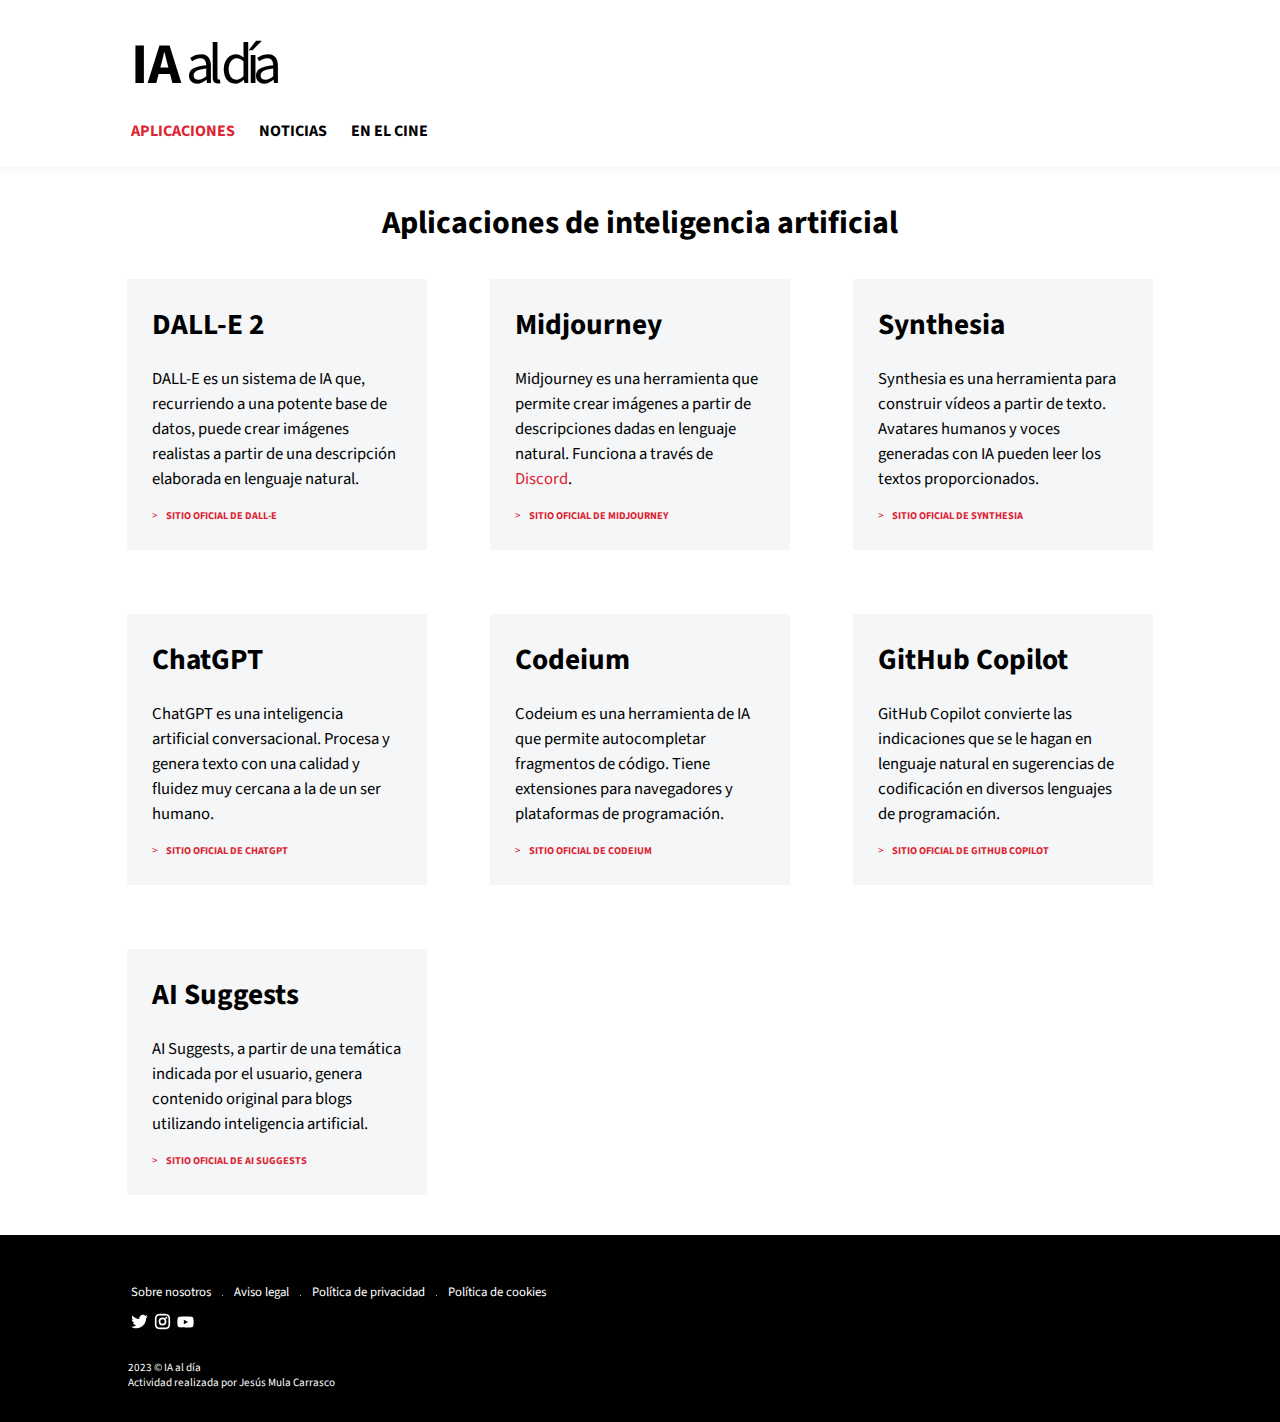
==== aplicaciones.html @ fe33d058 "Práctica finalizada" ====
<!DOCTYPE html>
<html lang="es">
<head>
    <meta charset="UTF-8">
    <meta name="viewport" content="width=device-width, initial-scale=1.0">
    <title>Aplicaciones inteligencia artificial</title>
    <link rel="stylesheet" href="style.css">
</head>
<body>
    <header>
        <h1><a href="index.html"><strong>IA</strong> al día</a></h1>
        <nav>
            <ul>
                <li><a id="activo" href="aplicaciones.html">aplicaciones</a></li>
                <li><a href="">noticias</a></li>
                <li><a href="en-el-cine.html">en el cine</a></li>
            </ul>
        </nav>
    </header>
    <h2 id="titulo">Aplicaciones de inteligencia artificial</h2>
    <main id="app">
        <article>
            <h3>DALL-E 2</h3>
            <p>DALL-E es un sistema de IA que, recurriendo a una potente base de datos, puede crear imágenes realistas a partir de una descripción elaborada en lenguaje natural.</p>
            <a class="rojo-sin-sub flecha" href="https://openai.com/product/dall-e-2">Sitio oficial de DALL-E</a>
        </article>
        <article>
            <h3>Midjourney</h3>
            <p>Midjourney es una herramienta que permite crear imágenes a partir de descripciones dadas en lenguaje natural. Funciona a través de <a href="https://discord.com">Discord</a>.</p>
            <a class="rojo-sin-sub flecha" href="https://www.midjourney.com/home/">Sitio oficial de Midjourney</a>
        </article>
        <article>
            <h3>Synthesia</h3>
            <p>Synthesia es una herramienta para construir vídeos a partir de texto. Avatares humanos y voces generadas con IA pueden leer los textos proporcionados.</p>
            <a class="rojo-sin-sub flecha" href="https://www.synthesia.io/">Sitio oficial de Synthesia</a>
        </article>
        <article>
            <h3>ChatGPT</h3>
            <p>ChatGPT es una inteligencia artificial conversacional. Procesa y genera texto con una calidad y fluidez muy cercana a la de un ser humano.</p>
            <a class="rojo-sin-sub flecha" href="https://chat.openai.com/">Sitio oficial de ChatGPT</a>
        </article>
        <article>
            <h3>Codeium</h3>
            <p>Codeium es una herramienta de IA que permite autocompletar fragmentos de código. Tiene extensiones para navegadores y plataformas de programación.</p>
            <a class="rojo-sin-sub flecha" href="https://codeium.com/">Sitio oficial de Codeium</a>
        </article>
        <article>
            <h3>GitHub Copilot</h3>
            <p>GitHub Copilot convierte las indicaciones que se le hagan en lenguaje natural en sugerencias de codificación en diversos lenguajes de programación.</p>
            <a class="rojo-sin-sub flecha" href="https://github.com/features/copilot">Sitio oficial de GitHub Copilot</a>
        </article>
        <article>
            <h3>AI Suggests</h3>
            <p>AI Suggests, a partir de una temática indicada por el usuario, genera contenido original para blogs utilizando inteligencia artificial.</p>
            <a class="rojo-sin-sub flecha" href="https://ai-suggests.com/">Sitio oficial de AI Suggests</a>
        </article>
    </main>
    <footer>
        <div>
            <ul>
                <li><a href="">Sobre nosotros</a></li>
                <li><a href="">Aviso legal</a></li>
                <li><a href="">Política de privacidad</a></li>
                <li><a href="">Política de cookies</a></li>
            </ul>
            <div id="rrss">
                <a href=""><img src="img/twitter.svg" alt="twitter"></a>
                <a href=""><img src="img/instagram.svg" alt="instagram"></a>
                <a href=""><img src="img/youtube.svg" alt="youtube"></a>
            </div>
            <div>
                <p>2023 © IA al día</p>
                <p>Actividad realizada por Jesús Mula Carrasco</p>
            </div>
        </div>
    </footer>
</body>
</html>
---- style.css ----
@import url('https://fonts.googleapis.com/css2?family=Source+Sans+3:ital,wght@0,400;0,700;1,400;1,700&display=swap');

*{
    padding: 0;
    margin: 0;
    border: 0;
    font-size: 100%;
    font: inherit;
    list-style: none;
    vertical-align: baseline;
    text-decoration: none;
    font-family: 'Source Sans 3', sans-serif;
}

strong {
    font-weight: bold;
}

header{
    margin: auto;
    text-align: center;
    background-color: #ffffff;
    position: sticky;
    top: 0;
}
header > h1{
    font-size: 3rem;
    padding: 1.5rem;
}
h1 > a{
    letter-spacing: -7px;
}
h1 > a:hover, header > nav > ul > li > a:hover{
    color: rgba(0, 0, 0, 0.5);
}

h1 > a > strong {
    letter-spacing: 0px;
}
h1> a, nav > ul > li > a{
    color: rgb(0, 0, 0);
}


nav::after {
    content: "";
    position: absolute;
    left: 0;
    bottom: 1;
    width: 100%;
    height: 8px; /* Grosor de la sombra */
    background: linear-gradient(to bottom, rgba(0,0,0,.03), rgba(0, 0, 0, 0.01), transparent); /* Gradiente para la sombra */
    z-index: -1; /* Sitúa el pseudo-elemento detrás del contenido del header */
  }

header > nav > ul > li > a{
    text-transform: uppercase;
    font-weight: bold;
    font-size: .8rem;
}

header > nav > ul {
    line-height: 1.5rem;
    padding-bottom: 2rem;
}

main > div{
    background-image: url(img/bg-hero-home-m.jpg);
    background-size: cover;
    background-repeat: no-repeat;
    height: 200px;
    color: white;
    display: flex;
    justify-content: center;
    align-items: center;
    text-align: center;
    font-size: 1.7rem;
    max-height: 385px;
}

#titulo {
    font-size: 2rem;
    font-weight: bold;
    line-height: 2rem;
    text-align: center;
    margin: auto;
    max-width: 370px;
}
div > h2 {
    max-width: 300px;
}


article > h3{
    text-align: center;
    font-size: 2rem;
    font-weight: bold;
    padding-top: 2rem;
    margin-bottom: 1rem;
}

#aldia {
    margin-bottom: -1rem;
}

main > article:first-child > h3 {
    margin-bottom: 3rem;
}
article {
    margin: auto;
    max-width: 334px;
}

article > p {
    padding-bottom: 1rem;
}

article > div > section {
    margin: auto;
    width: 82%;
}

article > div > section > p {
    font-size: 0.95rem;
}

article > div > section > a {
    font-size: 0.7rem;
}

img {
    width: 100%;
}




.rojo-sin-sub {
    color: rgb(222, 35, 51);
    font-weight: bold;
    font-size: 1.4rem;
}

section > h4 {
    padding: .8rem 0 .8rem 0;
}

section > figure > figcaption {
    padding-top: .8rem;
    font-size: .8rem;
}

.flecha {
    font-size: .65rem;
    text-transform: uppercase;
}

.flecha::before{
    font-size: 0.7rem;
    content: "> ";
    margin-right: 6px;
    font-weight: initial;
}

article > div > section > p {
    padding-bottom: .8rem;
}

article > div > section {
    padding-top: 2.3rem;
}

footer{
    margin-top: 2.5rem;
    background-color: #000000;
    color: #ffffff;
    text-align: center;
}
footer > div > ul > li > a {
    color: rgb(255, 255, 255);
}

footer > div > ul> li > a{
    display: block;
    font-size: .8rem;
}
footer > div > ul{
    padding: 3rem 0 .6rem 0;
}

footer > div > div:last-child{
    padding: 1.3rem 0 2rem 0;
    font-size: .7rem;
}

footer > div > ul > li > a:hover, #activo, .activo{
    color: rgb(222, 35, 51);
}
#rrss > a:hover {
    opacity: .7;
}
#rrss{
    display: flex;
    justify-content: center;
    align-items: center;
}
#rrss > a > img{
    width: 23px;
}

p > a {
    color: rgb(222, 35, 51);
}
p > a:hover{
    color: rgb(0, 0, 0);
    text-decoration: underline;
}
#app{
    display: grid;
    margin: auto;
    grid-template-columns: 1fr;
}

#app > article {
    background-color: #F4F6F7;
    max-width: 280px;
    padding: 25px;
    margin-bottom: 30px;
}

#app > article:last-child{
    margin-bottom: 0;
}

#app > article > h3 {
    font-size: 1.83rem;
    padding: 0;
    padding-bottom: 1.3rem;
    margin: 0;
    text-align: start;
}
#app > article > p{
    font-size: 1.04rem;
    line-height: 25px;
    padding-bottom: .7rem;
}

#peliculas {
    height: 1275px;
}

#peliculas > h2 {
    font-size: 1.8rem;
    width: 300px;
}

#peliculas > div{
    display: grid;
    background-image: none;

}

#peliculas > div > figure > iframe{
    width: 310px;
    height: 175px;
}

#peliculas > div > figure > figcaption{
    font-size: .86rem;
    line-height: normal;
    color: #000;
    background-color: #F4F6F7;
    padding: 15px;
    margin: auto;
    margin-top: -15px;
    margin-bottom: 20px;
    text-align: start;
    width: 280px;
}
#peliculas > div > figure > figcaption > cite {
    font-weight: bold;
    font-style: italic;
}

#titulo {
    padding: 30px;
}
body {
    overflow-x: hidden;
}

#despacho {
    text-align: start;
}
#breadcrumbs {
    font-size: .78rem;
    background-image: none;
    color: #000000;
    height: auto;
    justify-content: start;
    margin: auto;
    padding: 40px 40px;
}
#breadcrumbs > a {
    color: #000000;
    margin: 5px;
    padding: 0;
}
#breadcrumbs > a:hover {
    color: rgb(222, 35, 51);
}

#breadcrumbs > span {
    margin: 5px;
}

#despacho > article > figure > figcaption {
    font-size: .73rem;
    margin: 0;
    padding: 8px 0 22px 0;
}
#despacho > article > figure > figcaption > span:last-child::before{
    content: "|";
    margin: 10px;
}

#despacho > article > h2 {
    width: 350px;
    text-align: start;
    margin: 0 ;
    padding: 1rem 0;
}

#despacho > article > p {
    font-size: .96rem;
    width: 344px;
    margin: 0 ;
    padding: 13px 0;
}

#despacho > article > p:nth-child(8){
    padding: 0;
}

#despacho > article > p:nth-child(11){
    padding-bottom: 0;
}
#despacho > article > p:nth-child(14){
    padding-bottom: 0;
}

#despacho > article > p:nth-child(19) {
    padding-bottom: 0;
}

#enlace {
    color: rgb(222, 35, 51);
    font-style: italic;
    font-weight: bold;
    font-size: .72rem;
}
#enlace:hover {
    color: #000;
}
#enlaceArticulo  {
    width: 65%;
    line-height: .95rem;
}

#despacho > article > h3 {
    text-align: start;
    font-size: 1.4rem;
    width: 350px;
    margin: 0;
    padding: 0;
    line-height: 1.8rem;
}

#despacho > article > h4 {
    font-weight: bold;
    font-size: 1.12rem;
    width: 340px;
    line-height: 1.4rem;
    margin: 0;
}

p > a > cite {
    font-weight: bold;
    font-style: italic;
}

#queesdespacho42 {
    background-color: #F4F6F7;
    display: flex;
    flex-direction: column;
    max-width: 300px;
    min-height: 600px;
    background-image: none;
    font-size: 1rem;
    color: #000000;
    line-height: normal;
    text-align: start;
    align-items: start;
    justify-content: start;
    margin: auto;
    padding: 22px;
    margin-top: 30px ;
}
#queesdespacho42 > div:last-child{
    display: flex;
    flex-direction: column;
    margin: 28px 0 0 -14px;
    padding: 0;
    gap: 20px;
}

#queesdespacho42 > div:last-child > h2 {
    font-size: 2rem;
    font-weight: bold;
    min-width: 350px;
}

#queesdespacho42 > div:last-child > p {
    font-size: .96rem;
    line-height: 1.45rem;
    width: 308px;
}

#queesdespacho42 > div:last-child > h3 {
    font-size: 1.4rem;
    font-weight: bold;
    margin-top: -10px;
}

#queesdespacho42 > div:last-child > div {
    display: flex;
    flex-direction: column;
    font-weight: initial;
    margin-top: -10px;
}

#logoDespacho42 {
    background-image: url(img/isologo-despacho42.jpg);
    background-size: contain;
    border-radius: 12.5px;
    padding: 40px;
    justify-content: start;
    align-items: start;
}

.rojo {
    color: rgb(222, 35, 51);
    text-transform: capitalize;
    font-size: .8rem;
    margin-left: 5px;
    margin-bottom: -2px;
}

.rojo::before {
    font-size: 0.75rem;
    content: "> ";
    margin-right: 0;
    font-weight: initial;
}

.rojo:hover, .privacidad:hover {
    color: #000;
    text-decoration: underline;
}

form {
    margin: auto ;
    margin-top: 30px;
    width: 350px;
    display: flex;
    flex-direction: column;
}

form > h2 {
    font-size: 2rem;
    font-weight: bold;
    margin-bottom: 18px;
}
form > p {
    font-size: .65rem;
}

form > label {
    margin-top: 20px;
    font-size: .95rem;
}

textarea{
    height: 130px;
    background-color: #F4F6F7;
    width: 350px;
}

form > input {
    background-color: #F4F6F7;
    width: 350px;
    height: 43px;
}
form > div {
    margin: 23px 0;
    font-size: .965rem;
}

form > div > label > a {
    color: #DE2333;
}

#enviar {
    width: 183px;
    height: 29px;
    text-align: start;
    padding-left: 6px;
    text-transform: uppercase;
    background-color: #DE2333;
    color: #ffffff;
    font-size: 1.05rem;
}

aside {
    margin: auto;
    margin-top: 50px;
    width: 350px;
}

aside > h2 {
    font-size: 2rem;
    font-weight: bold;
    margin-bottom: 2rem;
}

aside > figure {
    width: 285px;
    text-transform: uppercase;
    font-weight: bold;
    font-size: .8rem;
    display: flex;
    flex-flow: row wrap;
    margin-bottom: 15px;
    padding-bottom: 15px;
    border-bottom: 1px black dotted;
}

aside > figure > img{
    width: 70px;
    border-radius: 100px;
}

aside > figure > p {
    margin-left: 10px;
    width: 200px;
}

aside > figure > figcaption {
    font-weight: initial;
    min-width: 60px;
    margin: -33px 0 0 80px ;
}

@media (min-width:768px) and (max-width:1044px) {
    header > h1{
        font-size: 3.6rem;
    }
    h1 > a {
        letter-spacing: -8px;
    }
    main > div {
        font-size: 3rem;
        height: 310px;
    }
    main > div > h2 {
        max-width: 600px;
    }
    article {
        max-width: 650px;
    }
    article > p {
        font-size: 1.3rem;
    }
    article > div {
        display: flex;
        gap: 20px;
    }
    div > section > figure > figcaption {
        font-size: 1rem;
    }
    article > div > section > p {
        font-size: 1rem;
    }
    section {
        padding: 1px;
    }

    #app {
        grid-template-columns: 1fr 1fr;
        max-width: 660px;
    }
    #app > article {
        margin-bottom: 30px;
        max-width: 250px;
    }
    #titulo{
        max-width: none;
    }

    #peliculas {
        height: 1610px;
    }
    #peliculas > h2{
        font-size: 1.5rem;
        width: 400px;
    }
    #peliculas > div > figure > iframe {
        width: 515px;
        height: 290px;
        margin: -4px;
    }
    #peliculas > div > figure > figcaption {
        width: 495px;
        padding: 10px;
        font-size: .77rem;
    }
    #peliculas > div > figure {
        margin-bottom: 30px;
    }

    #despacho {
        min-height: 3700px;
    }
    #breadcrumbs {
        padding: 30px;
    }

    #despacho > article > h2 , #despacho > article > p , #despacho > article > h3 , #despacho > article > h4 {
        width: 100%;
    }

    #queesdespacho42 {
        display: flex;
        flex-direction: row;
        min-width: 610px;
        min-height: 370px;
        gap: 30px;
    }

    #queesdespacho42 > div > p{
        min-width: 520px;
    }

    form {
        width: 650px;
    }
    form > textarea , form > input {
        min-width: 650px;
    }

    #enviar {
        min-width: 180px;
    }
    
    aside > h2 {
        font-size: 2rem;
        font-weight: bold;
        margin-bottom: 2rem;
    }
    
    aside > figure {
        width: 400px;
        text-transform: uppercase;
        font-weight: bold;
        font-size: .8rem;
        display: flex;
        flex-flow: row wrap;
        margin-bottom: 15px;
        padding-bottom: 15px;
        border-bottom: 1px black dotted;
    }
    
    aside > figure > img{
        width: 100px;
        border-radius: 100px;
    }
    
    aside > figure > p {
        margin-left: 10px;
        width: 280px;
    }
    
    aside > figure > figcaption {
        font-weight: initial;
        min-width: 60px;
        margin: -62px 0 0 110px ;
    }
}

@media (min-width:1045px){
    header {
        padding-left: 131px;
        text-align: left;
        max-width: 2024px;
        min-width: 900px;
    }
    article {
        min-width: 1024px;
    }
    header > h1 {
        font-size: 3.6rem;
        padding-left: 0;
        padding-bottom: .8rem;
    }
    h1 > a{
        letter-spacing: -7px;
    }
    header > nav > ul{
        display: flex;
        padding-bottom: 1.5rem;
    }
    header > nav > ul > li {
        padding-right: 1.5rem;
    }
    header > nav > ul > li > a {
        font-size: 1rem;
    }
    main > div {
        font-size: 4.8rem;
        line-height: 75px;
        height: 410px;
    }
    main > div > h2 {
        max-width: 800px;
    }
    article > p{
        font-size: 1.6rem;
        max-width: 800px;
        margin: auto;
    }
    article > p:last-child{
        padding-bottom: 0rem;
    } 

    main > article > div{
        display: flex;
        gap: 35px;
        max-width: 1000px;
        margin: auto;
    }
    footer > div{
        text-align: left;
        margin: auto;
        max-width: 1024px;
    }
    footer > div > ul{
        font-size: .6rem;
        display: flex;
        gap: 20px;
    }
    footer > div > ul > li{
        list-style: disc;
        font-size: 4px;
        padding-left: 3px;
    }

    footer > div > ul > li:first-child{
        list-style: none;
    }

    #rrss {
        justify-content: start;
    }

    #app > article {
        min-width: 0;
        margin-bottom: 4rem;
        max-width: 250px;
    }

    #app > article:last-child{
        margin-bottom: 0;
    }
    #app {
        grid-template-columns: 1fr 1fr 1fr;
        max-width: 1090px;
    }

    #titulo{
        max-width: none;
        padding: 40px;
    }

    #peliculas {
        height: 885px;
    }

    #peliculas > h2 {
        font-size: 2rem;
        width: 500px;
    }

    #peliculas > div {
        margin: auto;
        max-width: 1050px;
        grid-template-columns: 1fr 1fr;
    }
    #peliculas > div > figure > iframe {
        width: 505px;
        height: 285px;
    }
    #peliculas > div > figure {
        padding: 0;
        margin: 0;
        margin-bottom: 20px;
    }
    #peliculas > div > figure > figcaption{
        font-size: .8rem;
        width: 493px;
        height: 50px;
        padding: 13px 0 20px 12px;
        text-align: start;
        line-height: 20px;
    }
    #peliculas > div > figure:nth-child(3) > figcaption, #peliculas > div > figure:nth-child(4) > figcaption{
        padding-bottom: 0px;
    }

    #despacho {
        text-align: initial;
        display: flex;
        flex-flow: column wrap;
        max-height: 3500px;
        min-width: 1180px;
        max-width: 1400px;
    }
    #breadcrumbs {
        padding: 0;
        margin-left: 130px;
    }
    
    #despacho > article > figure > img{
        margin: 0 30px;
        max-width: 669.5px;
        width: 80%;
    }
    #despacho > article > figure > figcaption {
        font-size: .73rem;
        margin: 0 30px;
        padding: 8px 0 22px 0;
    }
    #despacho > article > figure > figcaption > span:last-child::before{
        content: "|";
        margin: 10px;
    }
    
    #despacho > article > h2 {
        width: 65%;
        text-align: start;
        margin: 0 30px;
        padding: 1rem 0;
    }
    
    #despacho > article > p {
        font-size: .96rem;
        width: 65.4%;
        margin: 0 30px;
        padding: 13px 0;
    }
    
    #despacho > article > p:nth-child(8){
        padding: 0;
    }
    
    #despacho > article > p:nth-child(11){
        padding-bottom: 0;
    }
    #despacho > article > p:nth-child(14){
        padding-bottom: 0;
    }
    
    #despacho > article > p:nth-child(19) {
        padding-bottom: 0;
    }
    
    #enlace {
        color: rgb(222, 35, 51);
        font-style: italic;
        font-weight: bold;
        font-size: .72rem;
    }



    #enlaceArticulo  {
        width: 65%;
        line-height: .95rem;
    }
    
    
    #despacho > article > h3 {
        text-align: start;
        font-size: 1.4rem;
        width: 65%;
        margin: 0 30px;
        padding: 0;
        line-height: 1.8rem;
    }
    
    #despacho > article > h4 {
        font-weight: bold;
        font-size: 1.12rem;
        width: 65%;
        line-height: 1.4rem;
        margin: 0 30px;
    }
    
    p > a > cite {
        font-weight: bold;
        font-style: italic;
    }
    
    #queesdespacho42 {
        background-color: #F4F6F7;
        display: flex;
        max-width: 50.5%;
        min-height: 413px;
        background-image: none;
        font-size: 1rem;
        color: #000000;
        line-height: normal;
        text-align: start;
        align-items: start;
        justify-content: start;
        margin: 30px 130px;
        padding: 0;
    }
    #queesdespacho42 > div:last-child{
        display: flex;
        flex-direction: column;
        width: 78%;
        margin: 28px 0 0 -14px;
        padding: 0;
        gap: 20px;
    }
    
    #queesdespacho42 > div:last-child > h2 {
        font-size: 2rem;
        font-weight: bold;
        min-width: 350px;
    }
    
    #queesdespacho42 > div:last-child > p {
        font-size: .96rem;
        line-height: 1.45rem;
    }
    
    #queesdespacho42 > div:last-child > h3 {
        font-size: 1.4rem;
        font-weight: bold;
        margin-top: -10px;
    }
    
    #queesdespacho42 > div:last-child > div {
        display: flex;
        flex-direction: column;
        font-weight: initial;
        margin-top: -10px;
    }
    
    #logoDespacho42 {
        background-image: url(img/isologo-despacho42.jpg);
        background-size: contain;
        width: 61px;
        height: 61px;
        border-radius: 12.5px;
        margin: 32px;
        padding: 0;
    }
    
    .rojo {
        color: rgb(222, 35, 51);
        text-transform: capitalize;
        font-size: .8rem;
        margin-left: 5px;
        margin-bottom: -2px;
    }
    
    .rojo::before {
        font-size: 0.75rem;
        content: "> ";
        margin-right: 0;
        font-weight: initial;
    }
    
    form {
        margin: 0 130px;
        width: 65%;
        display: flex;
        flex-direction: column;
    }
    
    form > h2 {
        font-size: 2rem;
        font-weight: bold;
        margin-bottom: 18px;
    }
    form > p {
        font-size: .65rem;
    }
    
    form > label {
        margin-top: 20px;
        font-size: .95rem;
    }
    
    textarea{
        height: 130px;
        background-color: #F4F6F7;
        width: 77.6%;
    }
    
    form > input {
        background-color: #F4F6F7;
        width: 77.6%;
        height: 43px;
    }
    form > div {
        margin: 23px 0;
        font-size: .965rem;
    }
    
    form > div > label > a {
        color: #DE2333;
    }
    
    #enviar {
        width: 183px;
        height: 29px;
        text-align: start;
        padding-left: 6px;
        text-transform: uppercase;
        background-color: #DE2333;
        color: #ffffff;
        font-size: 1.05rem;
    }
    
    aside {
        margin-top: 75px;
        margin-left: -345px;
    }
    
    aside > h2 {
        font-size: 2rem;
        font-weight: bold;
        margin-bottom: 2rem;
    }
    
    aside > figure {
        width: 285px;
        text-transform: uppercase;
        font-weight: bold;
        font-size: .8rem;
        display: flex;
        flex-flow: row wrap;
        margin-bottom: 15px;
        padding-bottom: 15px;
        border-bottom: 1px black dotted;
    }
    
    aside > figure > img{
        width: 70px;
        border-radius: 100px;
    }
    
    aside > figure > p {
        margin-left: 10px;
        width: 200px;
    }
    
    aside > figure > figcaption {
        font-weight: initial;
        min-width: 60px;
        margin: -33px 0 0 80px ;
    }
}
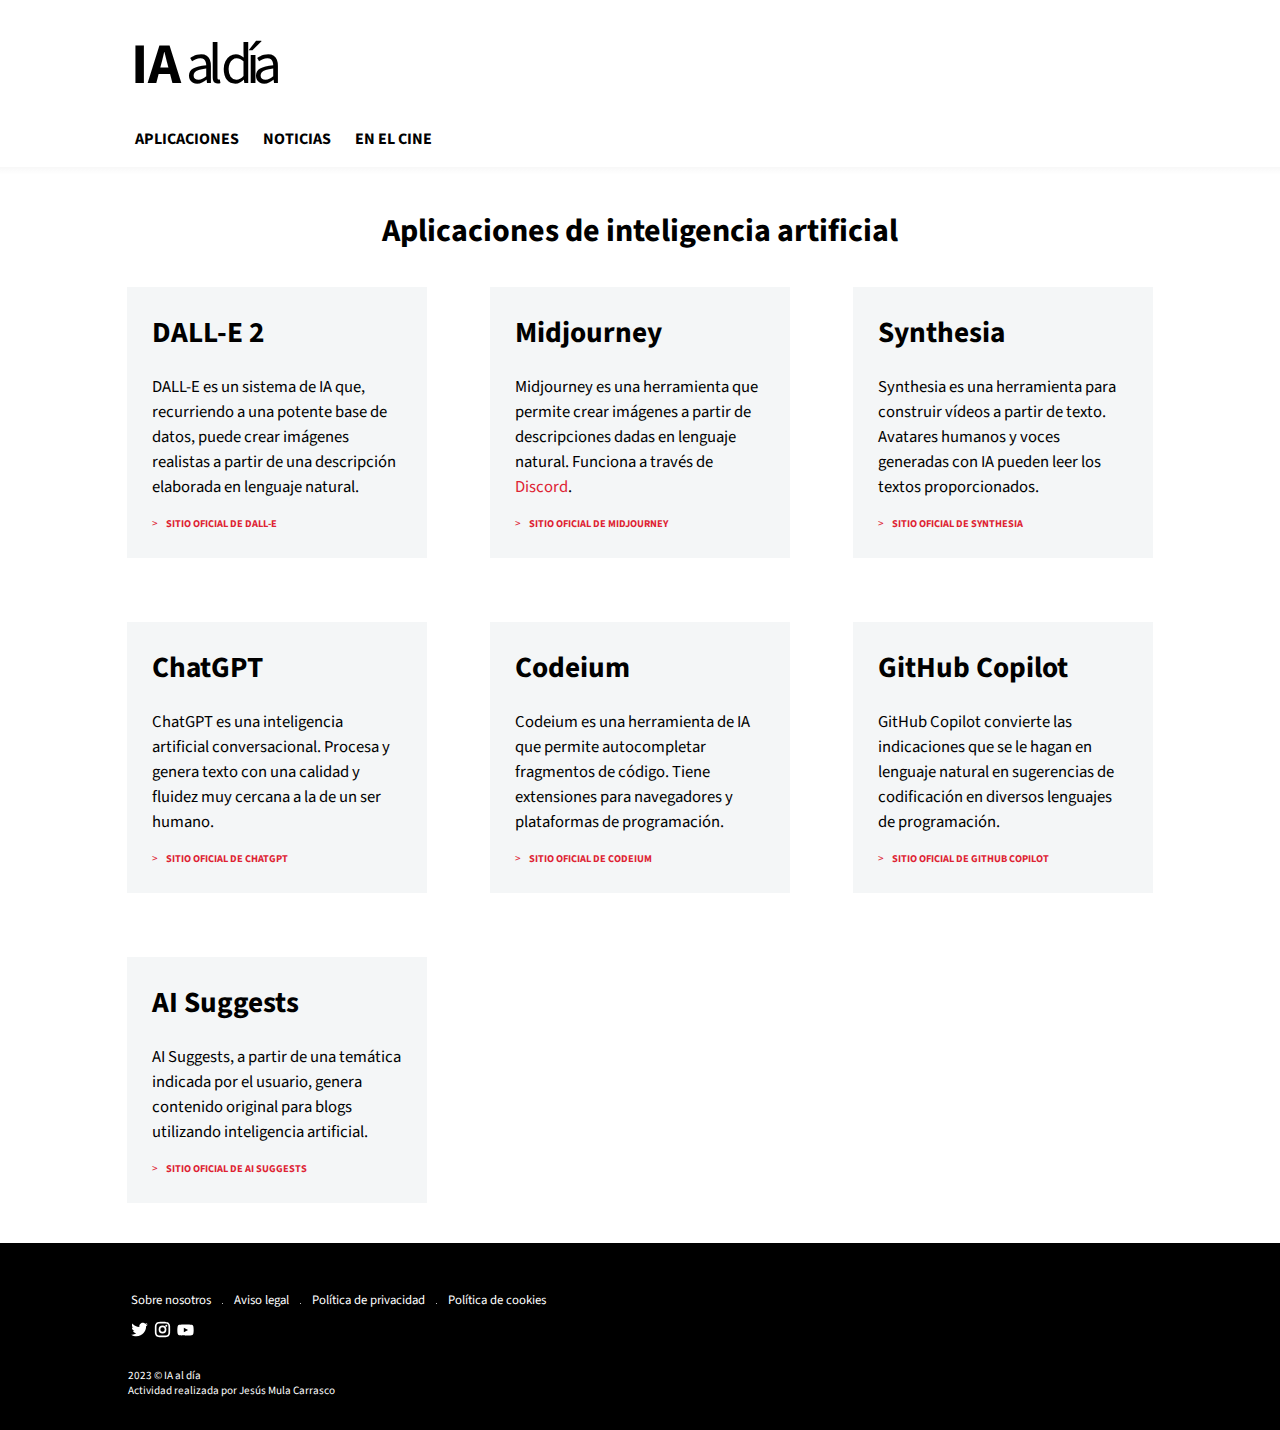
==== commit dbd816ce: "arreglo navegador sticky" ====
--- a/aplicaciones.html
+++ b/aplicaciones.html
@@ -4,19 +4,19 @@
     <meta charset="UTF-8">
     <meta name="viewport" content="width=device-width, initial-scale=1.0">
     <title>Aplicaciones inteligencia artificial</title>
-    <link rel="stylesheet" href="style.css">
+    <link rel="stylesheet" href="css/style.css">
 </head>
 <body>
     <header>
         <h1><a href="index.html"><strong>IA</strong> al día</a></h1>
-        <nav>
-            <ul>
-                <li><a id="activo" href="aplicaciones.html">aplicaciones</a></li>
-                <li><a href="">noticias</a></li>
-                <li><a href="en-el-cine.html">en el cine</a></li>
-            </ul>
-        </nav>
     </header>
+    <nav id="sticky">
+        <ul>
+            <li><a href="aplicaciones.html">aplicaciones</a></li>
+            <li><a href="">noticias</a></li>
+            <li><a href="en-el-cine.html">en el cine</a></li>
+        </ul>
+    </nav>
     <h2 id="titulo">Aplicaciones de inteligencia artificial</h2>
     <main id="app">
         <article>
--- a/css/style.css
+++ b/css/style.css
@@ -0,0 +1,1098 @@
+@import url('https://fonts.googleapis.com/css2?family=Source+Sans+3:ital,wght@0,400;0,700;1,400;1,700&display=swap');
+
+*{
+    padding: 0;
+    margin: 0;
+    border: 0;
+    font-size: 100%;
+    font: inherit;
+    list-style: none;
+    vertical-align: baseline;
+    text-decoration: none;
+    font-family: 'Source Sans 3', sans-serif;
+}
+
+strong {
+    font-weight: bold;
+}
+
+header, nav{
+    margin: auto;
+    text-align: center;
+    background-color: #ffffff;
+    top: 0;
+}
+header > h1{
+    font-size: 3rem;
+    padding-top: 1.5rem;
+}
+
+nav {
+    margin-top: -1rem;
+    padding-top: 1.5rem;
+    position: sticky;
+}
+
+h1 > a{
+    letter-spacing: -7px;
+}
+h1 > a:hover, nav > ul > li > a:hover{
+    color: rgba(0, 0, 0, 0.5);
+}
+
+h1 > a > strong {
+    letter-spacing: 0px;
+}
+h1> a, nav > ul > li > a{
+    color: rgb(0, 0, 0);
+}
+
+
+nav::after {
+    content: "";
+    position: absolute;
+    left: 0;
+    bottom: 0;
+    width: 100%;
+    height: 8px;
+    background: linear-gradient(to bottom, rgba(0,0,0,.03), rgba(0, 0, 0, 0.01), transparent); /* Gradiente para la sombra */
+    z-index: -1;
+  }
+
+nav > ul > li > a{
+    text-transform: uppercase;
+    font-weight: bold;
+    font-size: .8rem;
+}
+
+nav > ul {
+    line-height: 1.5rem;
+    padding-bottom: 2rem;
+}
+
+main > div{
+    background-image: url(../img/bg-hero-home-m.jpg);
+    background-size: cover;
+    background-repeat: no-repeat;
+    height: 200px;
+    color: white;
+    display: flex;
+    justify-content: center;
+    align-items: center;
+    text-align: center;
+    font-size: 1.7rem;
+    max-height: 385px;
+}
+
+#titulo {
+    font-size: 2rem;
+    font-weight: bold;
+    line-height: 2rem;
+    text-align: center;
+    margin: auto;
+    max-width: 370px;
+}
+div > h2 {
+    max-width: 300px;
+}
+
+
+article > h3{
+    text-align: center;
+    font-size: 2rem;
+    font-weight: bold;
+    padding-top: 2rem;
+    margin-bottom: 1rem;
+}
+
+#aldia {
+    margin-bottom: -1rem;
+}
+
+main > article:first-child > h3 {
+    margin-bottom: 3rem;
+}
+article {
+    margin: auto;
+    max-width: 334px;
+}
+
+article > p {
+    padding-bottom: 1rem;
+}
+
+article > div > section {
+    margin: auto;
+    width: 82%;
+}
+
+article > div > section > p {
+    font-size: 0.95rem;
+}
+
+article > div > section > a {
+    font-size: 0.7rem;
+}
+
+img {
+    width: 100%;
+}
+
+
+
+
+.rojo-sin-sub {
+    color: rgb(222, 35, 51);
+    font-weight: bold;
+    font-size: 1.4rem;
+}
+
+section > h4 {
+    padding: .8rem 0 .8rem 0;
+}
+
+section > figure > figcaption {
+    padding-top: .8rem;
+    font-size: .8rem;
+}
+
+.flecha {
+    font-size: .65rem;
+    text-transform: uppercase;
+}
+
+.flecha::before{
+    font-size: 0.7rem;
+    content: "> ";
+    margin-right: 6px;
+    font-weight: initial;
+}
+
+article > div > section > p {
+    padding-bottom: .8rem;
+}
+
+article > div > section {
+    padding-top: 2.3rem;
+}
+
+footer{
+    margin-top: 2.5rem;
+    background-color: #000000;
+    color: #ffffff;
+    text-align: center;
+}
+footer > div > ul > li > a {
+    color: rgb(255, 255, 255);
+}
+
+footer > div > ul> li > a{
+    display: block;
+    font-size: .8rem;
+}
+footer > div > ul{
+    padding: 3rem 0 .6rem 0;
+}
+
+footer > div > div:last-child{
+    padding: 1.3rem 0 2rem 0;
+    font-size: .7rem;
+}
+
+footer > div > ul > li > a:hover, #activo, .activo{
+    color: rgb(222, 35, 51);
+}
+#rrss > a:hover {
+    opacity: .7;
+}
+#rrss{
+    display: flex;
+    justify-content: center;
+    align-items: center;
+}
+#rrss > a > img{
+    width: 23px;
+}
+
+p > a {
+    color: rgb(222, 35, 51);
+}
+p > a:hover{
+    color: rgb(0, 0, 0);
+    text-decoration: underline;
+}
+#app{
+    display: grid;
+    margin: auto;
+    grid-template-columns: 1fr;
+}
+
+#app > article {
+    background-color: #F4F6F7;
+    max-width: 280px;
+    padding: 25px;
+    margin-bottom: 30px;
+}
+
+#app > article:last-child{
+    margin-bottom: 0;
+}
+
+#app > article > h3 {
+    font-size: 1.83rem;
+    padding: 0;
+    padding-bottom: 1.3rem;
+    margin: 0;
+    text-align: start;
+}
+#app > article > p{
+    font-size: 1.04rem;
+    line-height: 25px;
+    padding-bottom: .7rem;
+}
+
+#peliculas {
+    height: 1275px;
+}
+
+#peliculas > h2 {
+    font-size: 1.8rem;
+    width: 300px;
+}
+
+#peliculas > div{
+    display: grid;
+    background-image: none;
+
+}
+
+#peliculas > div > figure > iframe{
+    width: 310px;
+    height: 175px;
+}
+
+#peliculas > div > figure > figcaption{
+    font-size: .86rem;
+    line-height: normal;
+    color: #000;
+    background-color: #F4F6F7;
+    padding: 15px;
+    margin: auto;
+    margin-top: -15px;
+    margin-bottom: 20px;
+    text-align: start;
+    width: 280px;
+}
+#peliculas > div > figure > figcaption > cite {
+    font-weight: bold;
+    font-style: italic;
+}
+
+#titulo {
+    padding: 30px;
+}
+body {
+    overflow-x: hidden;
+}
+
+#despacho {
+    text-align: start;
+}
+#breadcrumbs {
+    font-size: .78rem;
+    background-image: none;
+    color: #000000;
+    height: auto;
+    justify-content: start;
+    margin: auto;
+    padding: 40px 40px;
+}
+#breadcrumbs > a {
+    color: #000000;
+    margin: 5px;
+    padding: 0;
+}
+#breadcrumbs > a:hover {
+    color: rgb(222, 35, 51);
+}
+
+#breadcrumbs > span {
+    margin: 5px;
+}
+
+#despacho > article > figure > figcaption {
+    font-size: .73rem;
+    margin: 0;
+    padding: 8px 0 22px 0;
+}
+#despacho > article > figure > figcaption > span:last-child::before{
+    content: "|";
+    margin: 10px;
+}
+
+#despacho > article > h2 {
+    width: 350px;
+    text-align: start;
+    margin: 0 ;
+    padding: 1rem 0;
+}
+
+#despacho > article > p {
+    font-size: .96rem;
+    width: 344px;
+    margin: 0 ;
+    padding: 13px 0;
+}
+
+#despacho > article > p:nth-child(8){
+    padding: 0;
+}
+
+#despacho > article > p:nth-child(11){
+    padding-bottom: 0;
+}
+#despacho > article > p:nth-child(14){
+    padding-bottom: 0;
+}
+
+#despacho > article > p:nth-child(19) {
+    padding-bottom: 0;
+}
+
+#enlace {
+    color: rgb(222, 35, 51);
+    font-style: italic;
+    font-weight: bold;
+    font-size: .72rem;
+}
+#enlace:hover {
+    color: #000;
+}
+#enlaceArticulo  {
+    width: 65%;
+    line-height: .95rem;
+}
+
+#despacho > article > h3 {
+    text-align: start;
+    font-size: 1.4rem;
+    width: 350px;
+    margin: 0;
+    padding: 0;
+    line-height: 1.8rem;
+}
+
+#despacho > article > h4 {
+    font-weight: bold;
+    font-size: 1.12rem;
+    width: 340px;
+    line-height: 1.4rem;
+    margin: 0;
+}
+
+p > a > cite {
+    font-weight: bold;
+    font-style: italic;
+}
+
+#queesdespacho42 {
+    background-color: #F4F6F7;
+    display: flex;
+    flex-direction: column;
+    max-width: 300px;
+    min-height: 600px;
+    background-image: none;
+    font-size: 1rem;
+    color: #000000;
+    line-height: normal;
+    text-align: start;
+    align-items: start;
+    justify-content: start;
+    margin: auto;
+    padding: 22px;
+    margin-top: 30px ;
+}
+#queesdespacho42 > div:last-child{
+    display: flex;
+    flex-direction: column;
+    margin: 28px 0 0 -14px;
+    padding: 0;
+    gap: 20px;
+}
+
+#queesdespacho42 > div:last-child > h2 {
+    font-size: 2rem;
+    font-weight: bold;
+    min-width: 350px;
+}
+
+#queesdespacho42 > div:last-child > p {
+    font-size: .96rem;
+    line-height: 1.45rem;
+    width: 308px;
+}
+
+#queesdespacho42 > div:last-child > h3 {
+    font-size: 1.4rem;
+    font-weight: bold;
+    margin-top: -10px;
+}
+
+#queesdespacho42 > div:last-child > div {
+    display: flex;
+    flex-direction: column;
+    font-weight: initial;
+    margin-top: -10px;
+}
+
+#logoDespacho42 {
+    background-image: url(../img/isologo-despacho42.jpg);
+    background-size: contain;
+    border-radius: 12.5px;
+    padding: 40px;
+    justify-content: start;
+    align-items: start;
+}
+
+.rojo {
+    color: rgb(222, 35, 51);
+    text-transform: capitalize;
+    font-size: .8rem;
+    margin-left: 5px;
+    margin-bottom: -2px;
+}
+
+.rojo::before {
+    font-size: 0.75rem;
+    content: "> ";
+    margin-right: 0;
+    font-weight: initial;
+}
+
+.rojo:hover, .privacidad:hover {
+    color: #000;
+    text-decoration: underline;
+}
+
+form {
+    margin: auto ;
+    margin-top: 30px;
+    width: 350px;
+    display: flex;
+    flex-direction: column;
+}
+
+form > h2 {
+    font-size: 2rem;
+    font-weight: bold;
+    margin-bottom: 18px;
+}
+form > p {
+    font-size: .65rem;
+}
+
+form > label {
+    margin-top: 20px;
+    font-size: .95rem;
+}
+
+textarea{
+    height: 130px;
+    background-color: #F4F6F7;
+    width: 350px;
+}
+
+form > input {
+    background-color: #F4F6F7;
+    width: 350px;
+    height: 43px;
+}
+form > div {
+    margin: 23px 0;
+    font-size: .965rem;
+}
+
+form > div > label > a {
+    color: #DE2333;
+}
+
+#enviar {
+    width: 183px;
+    height: 29px;
+    text-align: start;
+    padding-left: 6px;
+    text-transform: uppercase;
+    background-color: #DE2333;
+    color: #ffffff;
+    font-size: 1.05rem;
+}
+
+aside {
+    margin: auto;
+    margin-top: 50px;
+    width: 350px;
+}
+
+aside > h2 {
+    font-size: 2rem;
+    font-weight: bold;
+    margin-bottom: 2rem;
+}
+
+aside > figure {
+    width: 285px;
+    text-transform: uppercase;
+    font-weight: bold;
+    font-size: .8rem;
+    display: flex;
+    flex-flow: row wrap;
+    margin-bottom: 15px;
+    padding-bottom: 15px;
+    border-bottom: 1px black dotted;
+}
+
+aside > figure > img{
+    width: 70px;
+    border-radius: 100px;
+}
+
+aside > figure > p {
+    margin-left: 10px;
+    width: 200px;
+}
+
+aside > figure > figcaption {
+    font-weight: initial;
+    min-width: 60px;
+    margin: -33px 0 0 80px ;
+}
+
+@media (min-width:768px) and (max-width:1044px) {
+    header > h1{
+        font-size: 3.6rem;
+    }
+    h1 > a {
+        letter-spacing: -8px;
+    }
+    main > div {
+        font-size: 3rem;
+        height: 310px;
+    }
+    main > div > h2 {
+        max-width: 600px;
+    }
+    article {
+        max-width: 650px;
+    }
+    article > p {
+        font-size: 1.3rem;
+    }
+    article > div {
+        display: flex;
+        gap: 20px;
+    }
+    div > section > figure > figcaption {
+        font-size: 1rem;
+    }
+    article > div > section > p {
+        font-size: 1rem;
+    }
+    section {
+        padding: 1px;
+    }
+
+    #app {
+        grid-template-columns: 1fr 1fr;
+        max-width: 660px;
+    }
+    #app > article {
+        margin-bottom: 30px;
+        max-width: 250px;
+    }
+    #titulo{
+        max-width: none;
+    }
+
+    #peliculas {
+        height: 1610px;
+    }
+    #peliculas > h2{
+        font-size: 1.5rem;
+        width: 400px;
+    }
+    #peliculas > div > figure > iframe {
+        width: 515px;
+        height: 290px;
+        margin: -4px;
+    }
+    #peliculas > div > figure > figcaption {
+        width: 495px;
+        padding: 10px;
+        font-size: .77rem;
+    }
+    #peliculas > div > figure {
+        margin-bottom: 30px;
+    }
+
+    #despacho {
+        min-height: 3700px;
+    }
+    #breadcrumbs {
+        padding: 30px;
+    }
+
+    #despacho > article > h2 , #despacho > article > p , #despacho > article > h3 , #despacho > article > h4 {
+        width: 100%;
+    }
+
+    #queesdespacho42 {
+        display: flex;
+        flex-direction: row;
+        min-width: 610px;
+        min-height: 370px;
+        gap: 30px;
+    }
+
+    #queesdespacho42 > div > p{
+        min-width: 520px;
+    }
+
+    form {
+        width: 650px;
+    }
+    form > textarea , form > input {
+        min-width: 650px;
+    }
+
+    #enviar {
+        min-width: 180px;
+    }
+    
+    aside > h2 {
+        font-size: 2rem;
+        font-weight: bold;
+        margin-bottom: 2rem;
+    }
+    
+    aside > figure {
+        width: 400px;
+        text-transform: uppercase;
+        font-weight: bold;
+        font-size: .8rem;
+        display: flex;
+        flex-flow: row wrap;
+        margin-bottom: 15px;
+        padding-bottom: 15px;
+        border-bottom: 1px black dotted;
+    }
+    
+    aside > figure > img{
+        width: 100px;
+        border-radius: 100px;
+    }
+    
+    aside > figure > p {
+        margin-left: 10px;
+        width: 280px;
+    }
+    
+    aside > figure > figcaption {
+        font-weight: initial;
+        min-width: 60px;
+        margin: -62px 0 0 110px ;
+    }
+}
+
+@media (min-width:1045px){
+    header {
+        padding-left: 131px;
+        text-align: left;
+        max-width: 2024px;
+        min-width: 900px;
+    }
+    article {
+        min-width: 1024px;
+    }
+    header > h1 {
+        font-size: 3.6rem;
+        padding-left: 0;
+        padding-bottom: .8rem;
+    }
+    h1 > a{
+        letter-spacing: -7px;
+    }
+
+    nav {
+        padding-left: 135px;
+    }
+    nav > ul{
+        display: flex;
+        padding-bottom: 1.5rem;
+    }
+    nav > ul > li {
+        padding-right: 1.5rem;
+    }
+    nav > ul > li > a {
+        font-size: 1rem;
+    }
+    main > div {
+        font-size: 4.8rem;
+        line-height: 75px;
+        height: 410px;
+    }
+    main > div > h2 {
+        max-width: 800px;
+    }
+    article > p{
+        font-size: 1.6rem;
+        max-width: 800px;
+        margin: auto;
+    }
+    article > p:last-child{
+        padding-bottom: 0rem;
+    } 
+
+    main > article > div{
+        display: flex;
+        gap: 35px;
+        max-width: 1000px;
+        margin: auto;
+    }
+    footer > div{
+        text-align: left;
+        margin: auto;
+        max-width: 1024px;
+    }
+    footer > div > ul{
+        font-size: .6rem;
+        display: flex;
+        gap: 20px;
+    }
+    footer > div > ul > li{
+        list-style: disc;
+        font-size: 4px;
+        padding-left: 3px;
+    }
+
+    footer > div > ul > li:first-child{
+        list-style: none;
+    }
+
+    #rrss {
+        justify-content: start;
+    }
+
+    #app > article {
+        min-width: 0;
+        margin-bottom: 4rem;
+        max-width: 250px;
+    }
+
+    #app > article:last-child{
+        margin-bottom: 0;
+    }
+    #app {
+        grid-template-columns: 1fr 1fr 1fr;
+        max-width: 1090px;
+    }
+
+    #titulo{
+        max-width: none;
+        padding: 40px;
+    }
+
+    #peliculas {
+        height: 885px;
+    }
+
+    #peliculas > h2 {
+        font-size: 2rem;
+        width: 500px;
+    }
+
+    #peliculas > div {
+        margin: auto;
+        max-width: 1050px;
+        grid-template-columns: 1fr 1fr;
+    }
+    #peliculas > div > figure > iframe {
+        width: 505px;
+        height: 285px;
+    }
+    #peliculas > div > figure {
+        padding: 0;
+        margin: 0;
+        margin-bottom: 20px;
+    }
+    #peliculas > div > figure > figcaption{
+        font-size: .8rem;
+        width: 493px;
+        height: 50px;
+        padding: 13px 0 20px 12px;
+        text-align: start;
+        line-height: 20px;
+    }
+    #peliculas > div > figure:nth-child(3) > figcaption, #peliculas > div > figure:nth-child(4) > figcaption{
+        padding-bottom: 0px;
+    }
+
+    #despacho {
+        text-align: initial;
+        display: flex;
+        flex-flow: column wrap;
+        max-height: 3500px;
+        min-width: 1180px;
+        max-width: 1400px;
+    }
+    #breadcrumbs {
+        padding: 0;
+        margin-left: 130px;
+    }
+    
+    #despacho > article > figure > img{
+        margin: 0 30px;
+        max-width: 669.5px;
+        width: 80%;
+    }
+    #despacho > article > figure > figcaption {
+        font-size: .73rem;
+        margin: 0 30px;
+        padding: 8px 0 22px 0;
+    }
+    #despacho > article > figure > figcaption > span:last-child::before{
+        content: "|";
+        margin: 10px;
+    }
+    
+    #despacho > article > h2 {
+        width: 65%;
+        text-align: start;
+        margin: 0 30px;
+        padding: 1rem 0;
+    }
+    
+    #despacho > article > p {
+        font-size: .96rem;
+        width: 65.4%;
+        margin: 0 30px;
+        padding: 13px 0;
+    }
+    
+    #despacho > article > p:nth-child(8){
+        padding: 0;
+    }
+    
+    #despacho > article > p:nth-child(11){
+        padding-bottom: 0;
+    }
+    #despacho > article > p:nth-child(14){
+        padding-bottom: 0;
+    }
+    
+    #despacho > article > p:nth-child(19) {
+        padding-bottom: 0;
+    }
+    
+    #enlace {
+        color: rgb(222, 35, 51);
+        font-style: italic;
+        font-weight: bold;
+        font-size: .72rem;
+    }
+
+
+
+    #enlaceArticulo  {
+        width: 65%;
+        line-height: .95rem;
+    }
+    
+    
+    #despacho > article > h3 {
+        text-align: start;
+        font-size: 1.4rem;
+        width: 65%;
+        margin: 0 30px;
+        padding: 0;
+        line-height: 1.8rem;
+    }
+    
+    #despacho > article > h4 {
+        font-weight: bold;
+        font-size: 1.12rem;
+        width: 65%;
+        line-height: 1.4rem;
+        margin: 0 30px;
+    }
+    
+    p > a > cite {
+        font-weight: bold;
+        font-style: italic;
+    }
+    
+    #queesdespacho42 {
+        background-color: #F4F6F7;
+        display: flex;
+        flex-direction: row;
+        max-width: 50.5%;
+        min-height: 413px;
+        background-image: none;
+        font-size: 1rem;
+        color: #000000;
+        line-height: normal;
+        text-align: start;
+        align-items: start;
+        justify-content: start;
+        margin: 30px 130px;
+        padding: 0;
+    }
+    #queesdespacho42 > div:last-child{
+        display: flex;
+        flex-direction: column;
+        width: 78%;
+        margin: 28px 0 0 -14px;
+        padding: 0;
+        gap: 20px;
+    }
+    
+    #queesdespacho42 > div:last-child > h2 {
+        font-size: 2rem;
+        font-weight: bold;
+        min-width: 350px;
+    }
+    
+    #queesdespacho42 > div:last-child > p {
+        font-size: .96rem;
+        line-height: 1.45rem;
+        width: 530px;
+    }
+    
+    #queesdespacho42 > div:last-child > h3 {
+        font-size: 1.4rem;
+        font-weight: bold;
+        margin-top: -10px;
+    }
+    
+    #queesdespacho42 > div:last-child > div {
+        display: flex;
+        flex-direction: column;
+        font-weight: initial;
+        margin-top: -10px;
+    }
+    
+    #logoDespacho42 {
+        background-image: url(../img/isologo-despacho42.jpg);
+        background-size: contain;
+        width: 61px;
+        height: 61px;
+        border-radius: 12.5px;
+        margin: 32px;
+        padding: 0;
+    }
+    
+    .rojo {
+        color: rgb(222, 35, 51);
+        text-transform: capitalize;
+        font-size: .8rem;
+        margin-left: 5px;
+        margin-bottom: -2px;
+    }
+    
+    .rojo::before {
+        font-size: 0.75rem;
+        content: "> ";
+        margin-right: 0;
+        font-weight: initial;
+    }
+    
+    form {
+        margin: 0 130px;
+        width: 65%;
+        display: flex;
+        flex-direction: column;
+    }
+    
+    form > h2 {
+        font-size: 2rem;
+        font-weight: bold;
+        margin-bottom: 18px;
+    }
+    form > p {
+        font-size: .65rem;
+    }
+    
+    form > label {
+        margin-top: 20px;
+        font-size: .95rem;
+    }
+    
+    textarea{
+        height: 130px;
+        background-color: #F4F6F7;
+        width: 77.6%;
+    }
+    
+    form > input {
+        background-color: #F4F6F7;
+        width: 77.6%;
+        height: 43px;
+    }
+    form > div {
+        margin: 23px 0;
+        font-size: .965rem;
+    }
+    
+    form > div > label > a {
+        color: #DE2333;
+    }
+    
+    #enviar {
+        width: 183px;
+        height: 29px;
+        text-align: start;
+        padding-left: 6px;
+        text-transform: uppercase;
+        background-color: #DE2333;
+        color: #ffffff;
+        font-size: 1.05rem;
+    }
+    
+    aside {
+        margin-top: 75px;
+        margin-left: -345px;
+    }
+    
+    aside > h2 {
+        font-size: 2rem;
+        font-weight: bold;
+        margin-bottom: 2rem;
+    }
+    
+    aside > figure {
+        width: 285px;
+        text-transform: uppercase;
+        font-weight: bold;
+        font-size: .8rem;
+        display: flex;
+        flex-flow: row wrap;
+        margin-bottom: 15px;
+        padding-bottom: 15px;
+        border-bottom: 1px black dotted;
+    }
+    
+    aside > figure > img{
+        width: 70px;
+        border-radius: 100px;
+    }
+    
+    aside > figure > p {
+        margin-left: 10px;
+        width: 200px;
+    }
+    
+    aside > figure > figcaption {
+        font-weight: initial;
+        min-width: 60px;
+        margin: -33px 0 0 80px ;
+    }
+}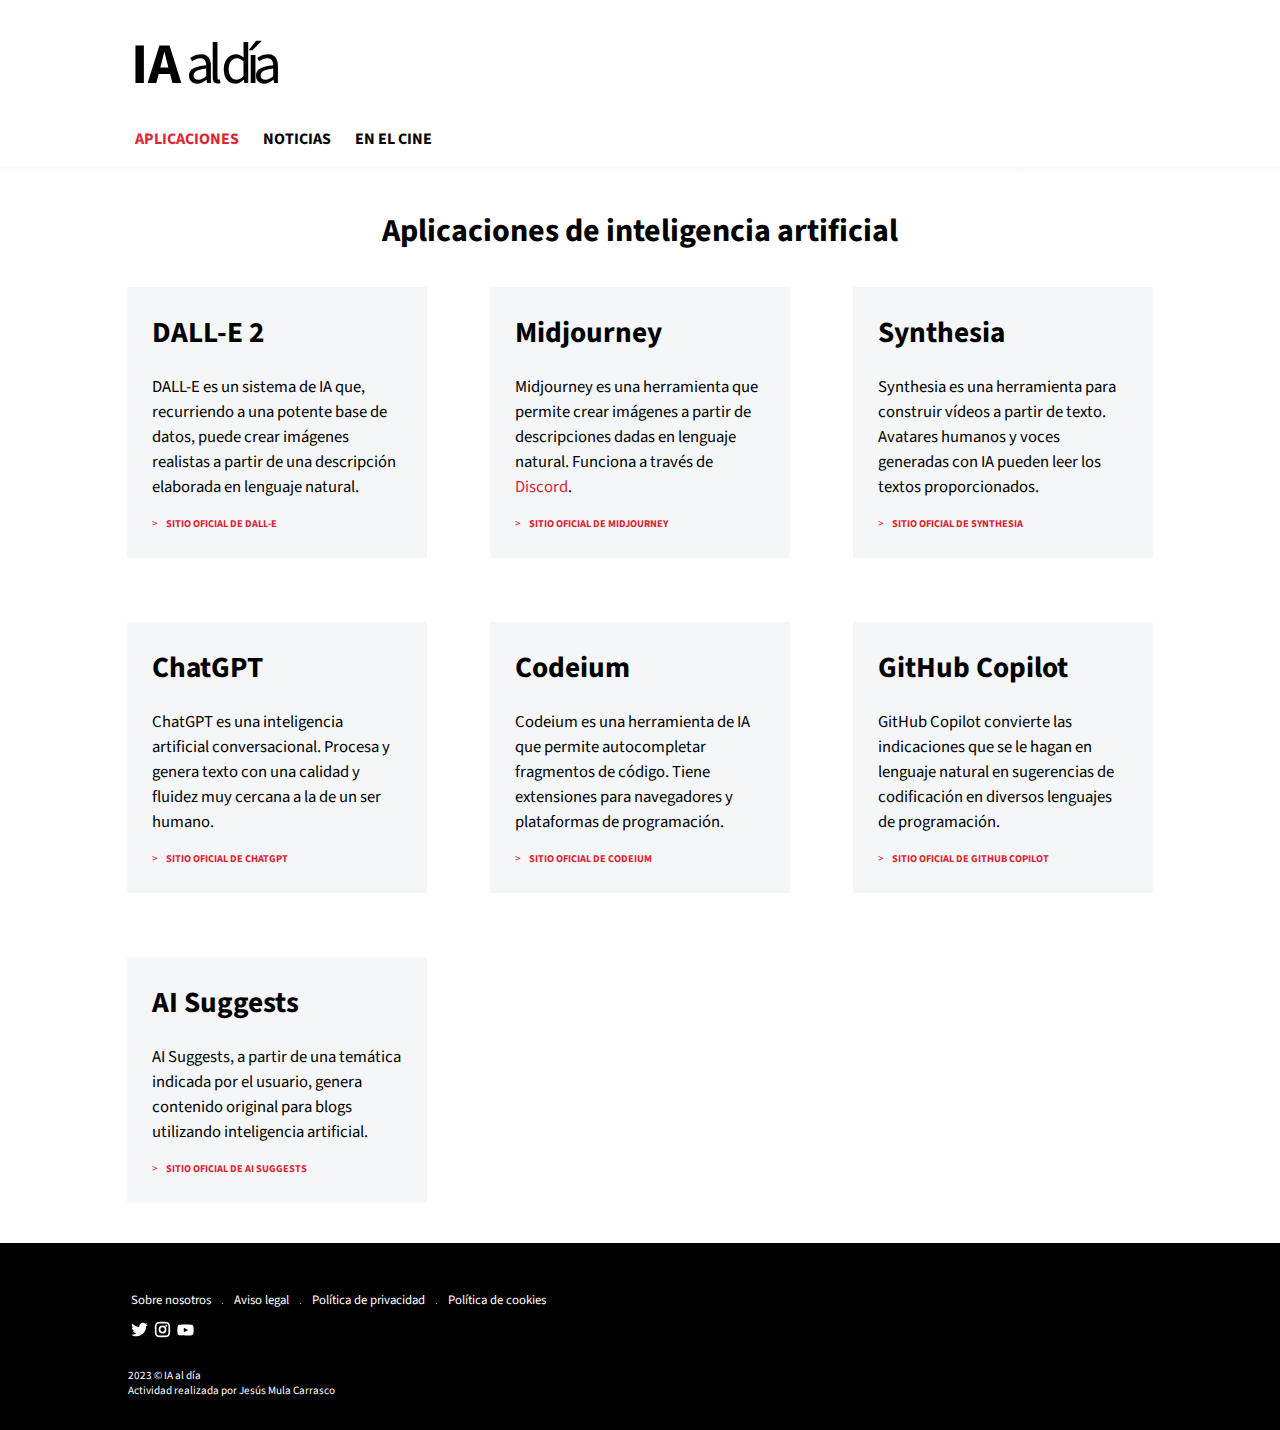
==== commit 19ddfa2f: "últmio arreglo" ====
--- a/aplicaciones.html
+++ b/aplicaciones.html
@@ -12,7 +12,7 @@
     </header>
     <nav id="sticky">
         <ul>
-            <li><a href="aplicaciones.html">aplicaciones</a></li>
+            <li><a id="activo" href="aplicaciones.html">aplicaciones</a></li>
             <li><a href="">noticias</a></li>
             <li><a href="en-el-cine.html">en el cine</a></li>
         </ul>
